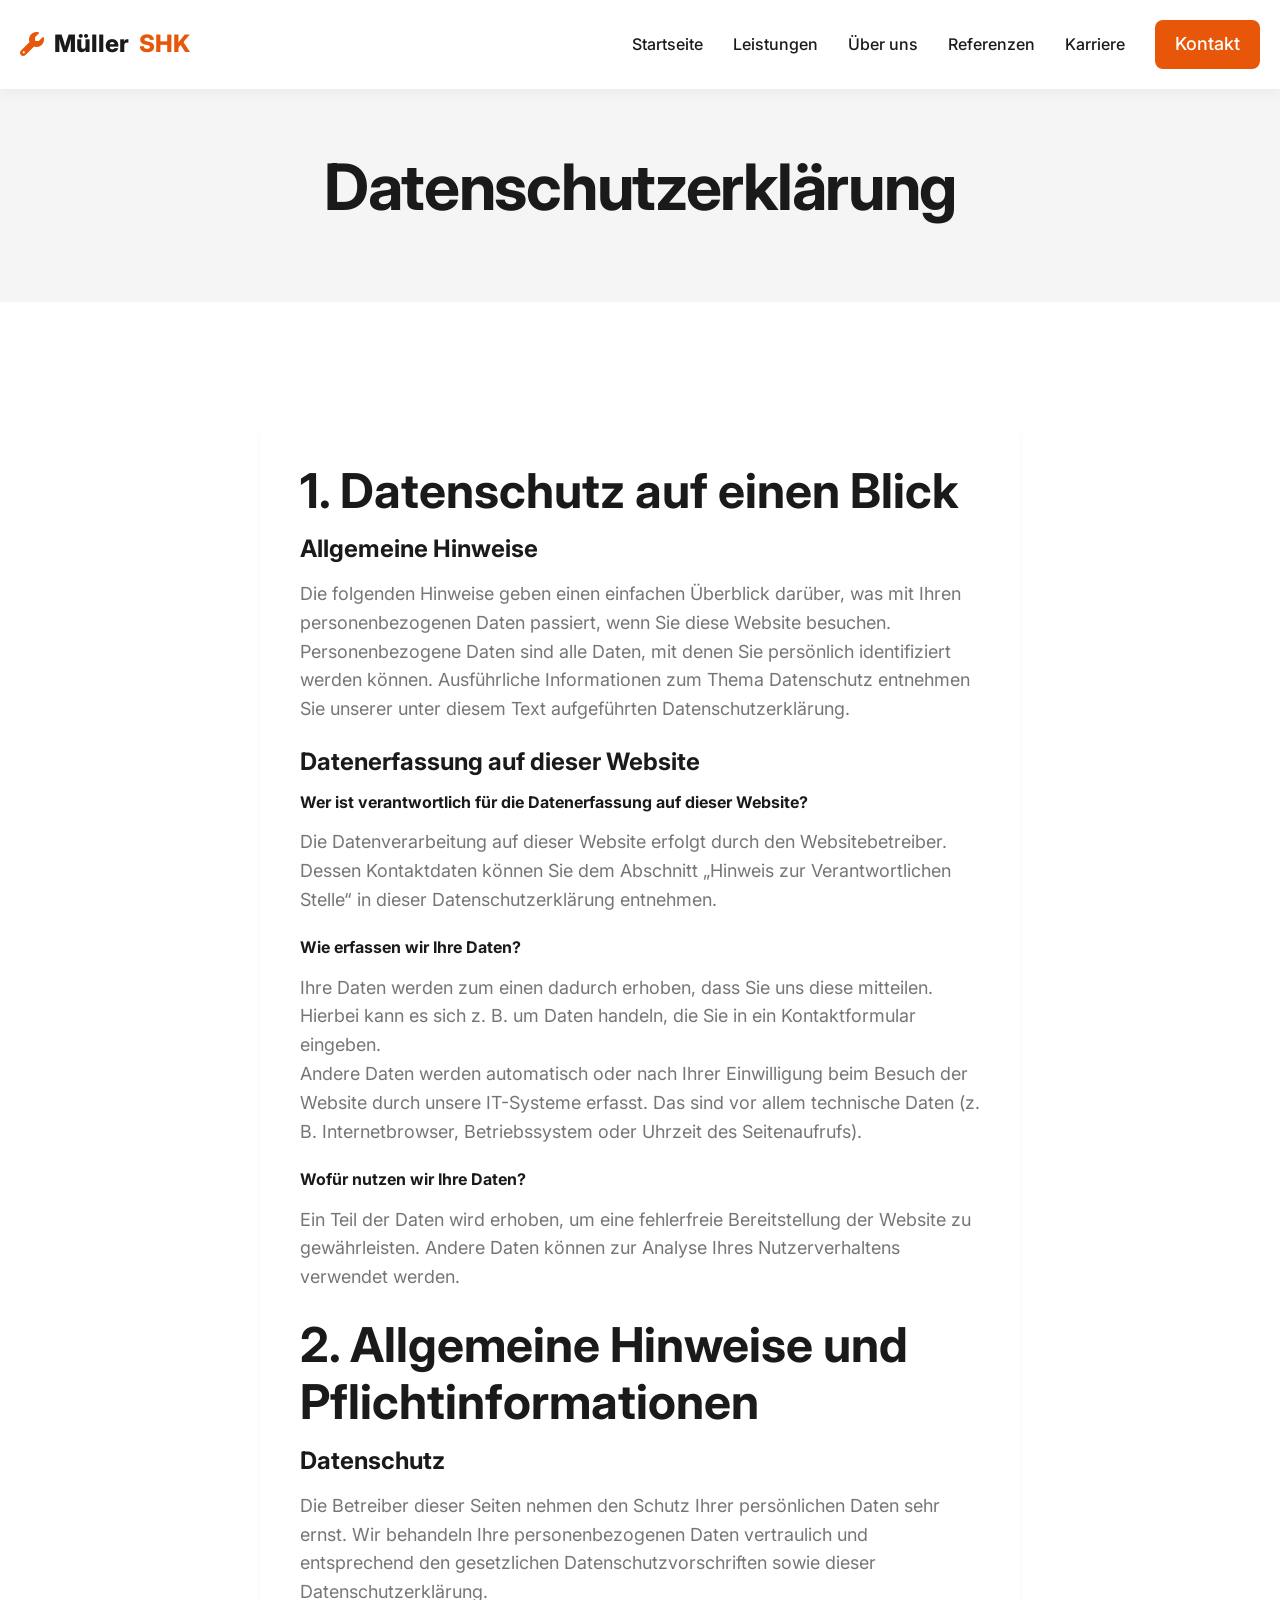
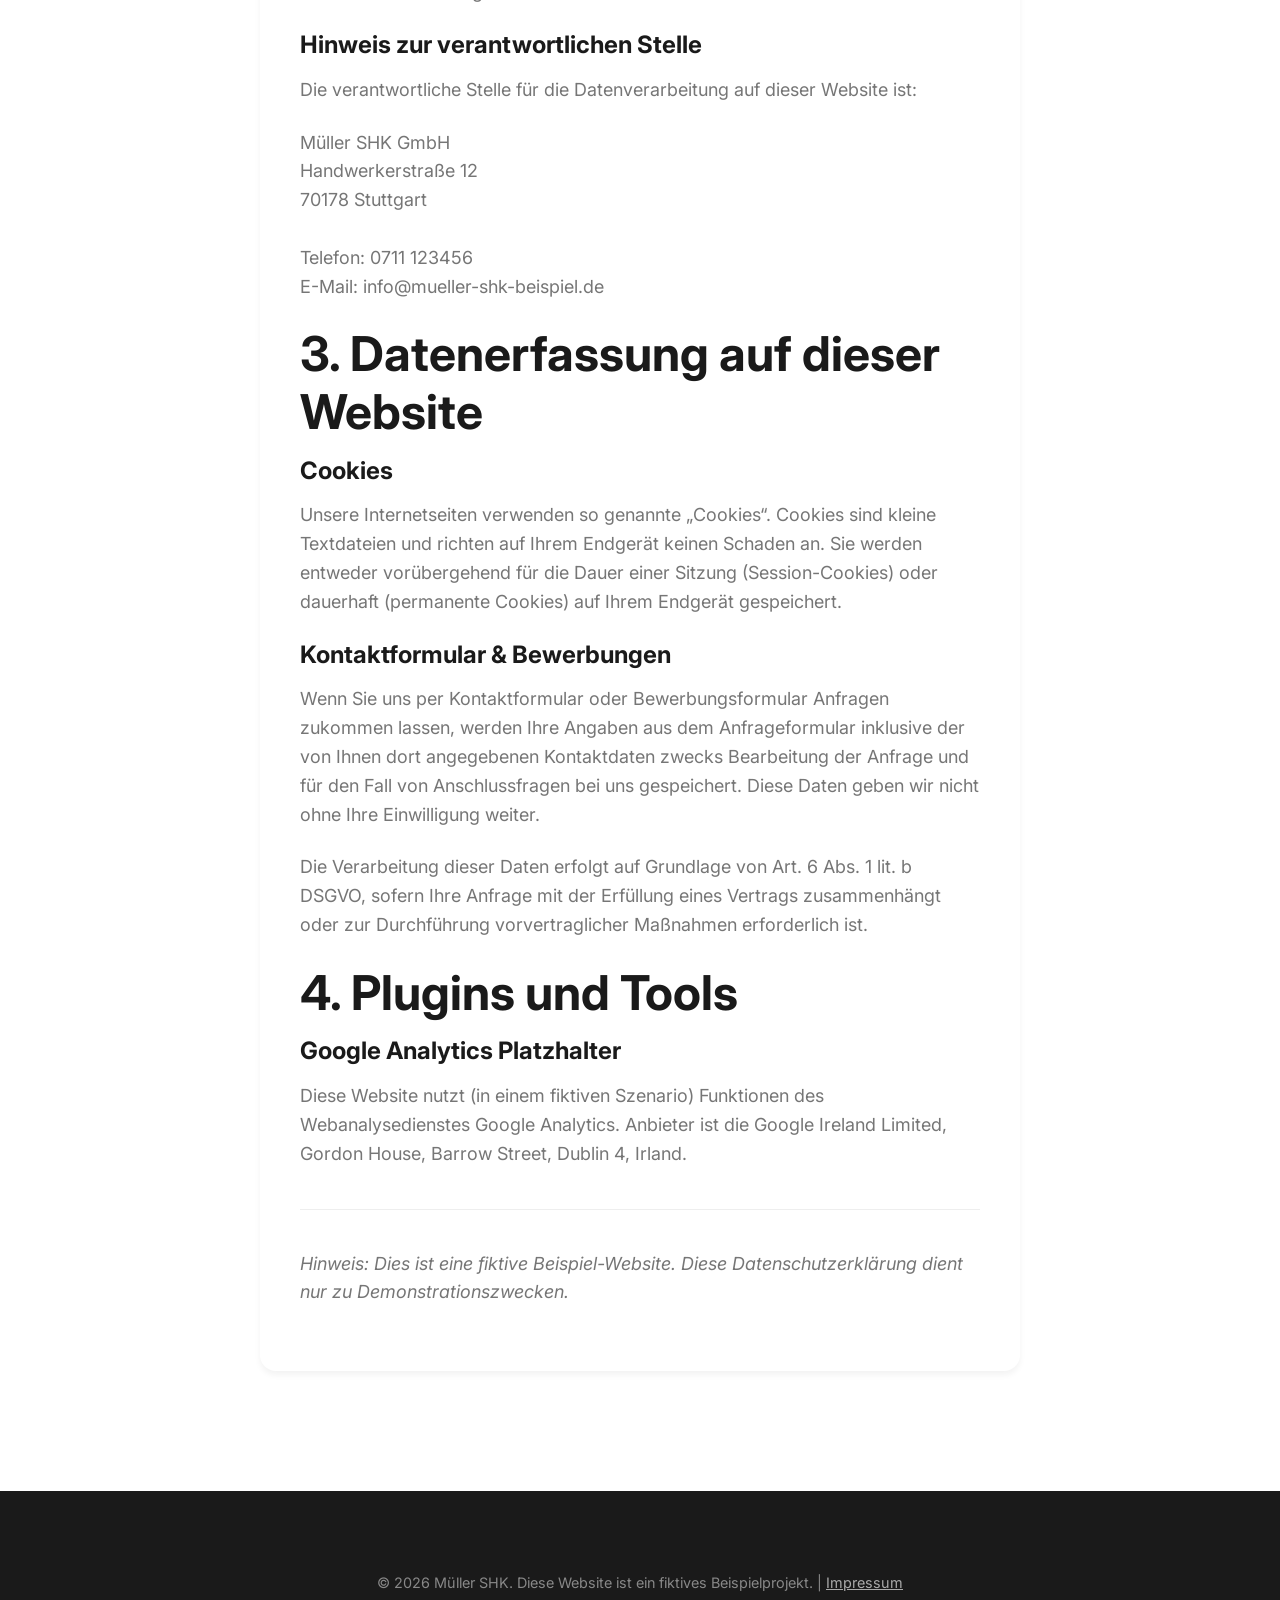
==== datenschutz.html @ 946992a7 "Müller SHK Website Dateien" ====
<!DOCTYPE html>
<html lang="de">
<head>
    <meta charset="UTF-8">
    <meta name="viewport" content="width=device-width, initial-scale=1.0">
    <title>Datenschutzerklärung | Müller SHK Stuttgart</title>
    
    <link rel="preconnect" href="https://fonts.googleapis.com">
    <link rel="preconnect" href="https://fonts.gstatic.com" crossorigin>
    <link href="https://fonts.googleapis.com/css2?family=Inter:wght@400;500;600;700;800&display=swap" rel="stylesheet">
    <link rel="stylesheet" href="https://cdnjs.cloudflare.com/ajax/libs/font-awesome/6.4.0/css/all.min.css">
    <link rel="stylesheet" href="css/style.css">
</head>
<body>

    <!-- Header Navigation -->
    <header class="header">
        <div class="container nav-container">
            <a href="index.html" class="logo">
                <i class="fa-solid fa-wrench" style="color: var(--color-primary);"></i> Müller<span>SHK</span>
            </a>
            
            <button class="mobile-menu-btn">
                <i class="fa-solid fa-bars"></i>
            </button>
            
            <nav class="nav-links">
                <a href="index.html">Startseite</a>
                <a href="leistungen.html">Leistungen</a>
                <a href="ueber-uns.html">Über uns</a>
                <a href="referenzen.html">Referenzen</a>
                <a href="karriere.html">Karriere</a>
                <a href="kontakt.html" class="btn btn-primary" style="color:white; padding: 10px 20px;">Kontakt</a>
            </nav>
        </div>
    </header>

    <section class="page-header" style="padding: 60px 0;">
        <div class="container">
            <h1>Datenschutzerklärung</h1>
        </div>
    </section>

    <section class="section-padding">
        <div class="container" style="max-width: 800px; margin: 0 auto;">
            <div style="background: white; padding: 40px; border-radius: var(--border-radius-lg); box-shadow: var(--shadow-sm);">
                
                <h2>1. Datenschutz auf einen Blick</h2>
                <h3>Allgemeine Hinweise</h3>
                <p>Die folgenden Hinweise geben einen einfachen Überblick darüber, was mit Ihren personenbezogenen Daten passiert, wenn Sie diese Website besuchen. Personenbezogene Daten sind alle Daten, mit denen Sie persönlich identifiziert werden können. Ausführliche Informationen zum Thema Datenschutz entnehmen Sie unserer unter diesem Text aufgeführten Datenschutzerklärung.</p>

                <h3>Datenerfassung auf dieser Website</h3>
                <h4>Wer ist verantwortlich für die Datenerfassung auf dieser Website?</h4>
                <p>Die Datenverarbeitung auf dieser Website erfolgt durch den Websitebetreiber. Dessen Kontaktdaten können Sie dem Abschnitt „Hinweis zur Verantwortlichen Stelle“ in dieser Datenschutzerklärung entnehmen.</p>

                <h4>Wie erfassen wir Ihre Daten?</h4>
                <p>Ihre Daten werden zum einen dadurch erhoben, dass Sie uns diese mitteilen. Hierbei kann es sich z. B. um Daten handeln, die Sie in ein Kontaktformular eingeben.<br>
                Andere Daten werden automatisch oder nach Ihrer Einwilligung beim Besuch der Website durch unsere IT-Systeme erfasst. Das sind vor allem technische Daten (z. B. Internetbrowser, Betriebssystem oder Uhrzeit des Seitenaufrufs).</p>

                <h4>Wofür nutzen wir Ihre Daten?</h4>
                <p>Ein Teil der Daten wird erhoben, um eine fehlerfreie Bereitstellung der Website zu gewährleisten. Andere Daten können zur Analyse Ihres Nutzerverhaltens verwendet werden.</p>

                <h2>2. Allgemeine Hinweise und Pflichtinformationen</h2>
                <h3>Datenschutz</h3>
                <p>Die Betreiber dieser Seiten nehmen den Schutz Ihrer persönlichen Daten sehr ernst. Wir behandeln Ihre personenbezogenen Daten vertraulich und entsprechend den gesetzlichen Datenschutzvorschriften sowie dieser Datenschutzerklärung.</p>

                <h3>Hinweis zur verantwortlichen Stelle</h3>
                <p>Die verantwortliche Stelle für die Datenverarbeitung auf dieser Website ist:</p>
                <p>
                    Müller SHK GmbH<br>
                    Handwerkerstraße 12<br>
                    70178 Stuttgart<br><br>
                    Telefon: 0711 123456<br>
                    E-Mail: info@mueller-shk-beispiel.de
                </p>

                <h2>3. Datenerfassung auf dieser Website</h2>
                <h3>Cookies</h3>
                <p>Unsere Internetseiten verwenden so genannte „Cookies“. Cookies sind kleine Textdateien und richten auf Ihrem Endgerät keinen Schaden an. Sie werden entweder vorübergehend für die Dauer einer Sitzung (Session-Cookies) oder dauerhaft (permanente Cookies) auf Ihrem Endgerät gespeichert.</p>

                <h3>Kontaktformular & Bewerbungen</h3>
                <p>Wenn Sie uns per Kontaktformular oder Bewerbungsformular Anfragen zukommen lassen, werden Ihre Angaben aus dem Anfrageformular inklusive der von Ihnen dort angegebenen Kontaktdaten zwecks Bearbeitung der Anfrage und für den Fall von Anschlussfragen bei uns gespeichert. Diese Daten geben wir nicht ohne Ihre Einwilligung weiter.</p>
                <p>Die Verarbeitung dieser Daten erfolgt auf Grundlage von Art. 6 Abs. 1 lit. b DSGVO, sofern Ihre Anfrage mit der Erfüllung eines Vertrags zusammenhängt oder zur Durchführung vorvertraglicher Maßnahmen erforderlich ist.</p>

                <h2>4. Plugins und Tools</h2>
                <h3>Google Analytics Platzhalter</h3>
                <p>Diese Website nutzt (in einem fiktiven Szenario) Funktionen des Webanalysedienstes Google Analytics. Anbieter ist die Google Ireland Limited, Gordon House, Barrow Street, Dublin 4, Irland.</p>

                <hr style="margin: 40px 0; border: none; border-top: 1px solid #eee;">

                <p><em>Hinweis: Dies ist eine fiktive Beispiel-Website. Diese Datenschutzerklärung dient nur zu Demonstrationszwecken.</em></p>
            </div>
        </div>
    </section>

    <!-- Footer -->
    <footer class="footer">
        <div class="container">
            <div class="footer-bottom" style="padding-top: 0; border-top: none;">
                &copy; 2026 Müller SHK. Diese Website ist ein fiktives Beispielprojekt. | <a href="impressum.html" style="color: #aaa; text-decoration: underline;">Impressum</a>
            </div>
        </div>
    </footer>

    <!-- Scripts -->
    <script src="js/script.js"></script>
</body>
</html>
---- css/style.css ----
:root {
  --color-primary: #E8560A;
  --color-primary-dark: #C64808;
  --color-primary-light: #FFEDE5;
  --color-dark: #1A1A1A;
  --color-dark-gray: #2A2A2A;
  --color-gray: #767676;
  --color-light-gray: #F5F5F5;
  --color-white: #FFFFFF;
  --color-success: #28a745;
  --color-error: #dc3545;
  
  --font-family: 'Inter', sans-serif;
  
  --border-radius: 8px;
  --border-radius-lg: 16px;
  --shadow-sm: 0 4px 6px rgba(0, 0, 0, 0.05);
  --shadow-md: 0 10px 20px rgba(0, 0, 0, 0.08);
  --shadow-lg: 0 20px 40px rgba(0, 0, 0, 0.12);
  --transition: all 0.3s ease;
}

/* Reset & Base */
* {
  margin: 0;
  padding: 0;
  box-sizing: border-box;
}

html {
  scroll-behavior: smooth;
}

body {
  font-family: var(--font-family);
  color: var(--color-dark);
  line-height: 1.6;
  background-color: var(--color-white);
  overflow-x: hidden;
}

a {
  text-decoration: none;
  color: inherit;
}

ul {
  list-style: none;
}

img {
  max-width: 100%;
  height: auto;
  display: block;
}

/* Typography */
h1, h2, h3, h4, h5, h6 {
  font-weight: 700;
  line-height: 1.2;
  margin-bottom: 1rem;
}

h1 {
  font-size: clamp(2.5rem, 5vw, 4rem);
  letter-spacing: -0.02em;
}

h2 {
  font-size: clamp(2rem, 4vw, 3rem);
}

h3 {
  font-size: 1.5rem;
}

p {
  margin-bottom: 1.5rem;
  font-size: 1.125rem;
  color: var(--color-gray);
}

/* Utilities */
.container {
  width: 100%;
  max-width: 1280px;
  margin: 0 auto;
  padding: 0 20px;
}

.text-center { text-align: center; }
.text-primary { color: var(--color-primary); }
.bg-light { background-color: var(--color-light-gray); }
.bg-dark { background-color: var(--color-dark); color: var(--color-white); }
.bg-dark p { color: #cccccc; }

.section-padding { padding: 80px 0; }
@media (min-width: 768px) {
  .section-padding { padding: 120px 0; }
}

.section-header {
  text-align: center;
  max-width: 700px;
  margin: 0 auto 50px;
}

.grid {
  display: grid;
  gap: 30px;
}
.grid-2 { grid-template-columns: repeat(auto-fit, minmax(300px, 1fr)); }
.grid-3 { grid-template-columns: repeat(auto-fit, minmax(300px, 1fr)); }
@media (min-width: 992px) {
  .grid-3 { grid-template-columns: repeat(3, 1fr); }
}

/* Buttons */
.btn {
  display: inline-block;
  padding: 16px 32px;
  border-radius: var(--border-radius);
  font-weight: 600;
  font-size: 1.125rem;
  cursor: pointer;
  transition: var(--transition);
  text-align: center;
  border: none;
}

.btn-primary {
  background-color: var(--color-primary);
  color: var(--color-white);
}

.btn-primary:hover {
  background-color: var(--color-primary-dark);
  transform: translateY(-2px);
  box-shadow: 0 10px 20px rgba(232, 86, 10, 0.2);
}

.btn-outline {
  border: 2px solid var(--color-primary);
  color: var(--color-primary);
  background: transparent;
}

.btn-outline:hover {
  background-color: var(--color-primary);
  color: var(--color-white);
}

.btn-block {
  display: block;
  width: 100%;
}

/* Notdienst Banner */
.emergency-banner {
  background-color: #d11a2a;
  color: white;
  text-align: center;
  padding: 12px 20px;
  font-weight: 600;
  font-size: 1rem;
  position: relative;
  z-index: 1000;
  animation: pulse-bg 2s infinite;
}

@keyframes pulse-bg {
  0% { background-color: #d11a2a; }
  50% { background-color: #ff2a3a; }
  100% { background-color: #d11a2a; }
}

/* Navigation */
.header {
  position: sticky;
  top: 0;
  background-color: rgba(255, 255, 255, 0.95);
  backdrop-filter: blur(10px);
  box-shadow: 0 2px 15px rgba(0,0,0,0.05);
  z-index: 999;
  padding: 20px 0;
  transition: var(--transition);
}

.header.scrolled {
  padding: 15px 0;
}

.nav-container {
  display: flex;
  justify-content: space-between;
  align-items: center;
}

.logo {
  font-size: 1.5rem;
  font-weight: 800;
  color: var(--color-dark);
  display: flex;
  align-items: center;
  gap: 10px;
}

.logo span {
  color: var(--color-primary);
}

.nav-links {
  display: flex;
  gap: 30px;
  align-items: center;
}

.nav-links a {
  font-weight: 500;
  color: var(--color-dark);
  position: relative;
  transition: var(--transition);
}

.nav-links a:hover, .nav-links a.active {
  color: var(--color-primary);
}

.nav-links a::after {
  content: '';
  position: absolute;
  bottom: -5px;
  left: 0;
  width: 0;
  height: 2px;
  background-color: var(--color-primary);
  transition: var(--transition);
}

.nav-links a:hover::after, .nav-links a.active::after {
  width: 100%;
}

.mobile-menu-btn {
  display: none;
  background: none;
  border: none;
  font-size: 24px;
  color: var(--color-dark);
  cursor: pointer;
}

@media (max-width: 991px) {
  .nav-links {
    position: absolute;
    top: 100%;
    left: 0;
    width: 100%;
    background-color: var(--color-white);
    flex-direction: column;
    padding: 30px 20px;
    box-shadow: 0 10px 20px rgba(0,0,0,0.1);
    transform: translateY(-20px);
    opacity: 0;
    visibility: hidden;
    transition: var(--transition);
  }
  
  .nav-links.active {
    transform: translateY(0);
    opacity: 1;
    visibility: visible;
  }
  
  .mobile-menu-btn {
    display: block;
  }
}

/* Hero Section */
.hero {
  position: relative;
  padding: 100px 0 140px;
  background: linear-gradient(rgba(26, 26, 26, 0.8), rgba(26, 26, 26, 0.8)), url('https://images.unsplash.com/photo-1581094794329-c8112a89af12?q=80&w=2070&auto=format&fit=crop') center/cover;
  color: var(--color-white);
  text-align: center;
}

.hero p {
  color: var(--color-light-gray);
  font-size: 1.25rem;
  max-width: 600px;
  margin: 0 auto 40px;
}

.trust-badges-hero {
  display: flex;
  justify-content: center;
  gap: 30px;
  margin-top: 50px;
  flex-wrap: wrap;
}

.trust-badge {
  display: flex;
  align-items: center;
  gap: 10px;
  background: rgba(255,255,255,0.1);
  padding: 10px 20px;
  border-radius: 50px;
  backdrop-filter: blur(5px);
  font-weight: 500;
}

/* Cards & Services */
.card {
  background: var(--color-white);
  border-radius: var(--border-radius-lg);
  padding: 40px 30px;
  box-shadow: var(--shadow-sm);
  transition: var(--transition);
  border: 1px solid rgba(0,0,0,0.05);
  height: 100%;
  display: flex;
  flex-direction: column;
}

.card:hover {
  transform: translateY(-10px);
  box-shadow: var(--shadow-md);
  border-color: rgba(232, 86, 10, 0.2);
}

.card-icon {
  width: 64px;
  height: 64px;
  background-color: var(--color-primary-light);
  color: var(--color-primary);
  border-radius: 16px;
  display: flex;
  align-items: center;
  justify-content: center;
  font-size: 32px;
  margin-bottom: 24px;
}

.card-title {
  font-size: 1.25rem;
  margin-bottom: 15px;
}

.card-text {
  flex-grow: 1;
}

.card-image-wrap {
  margin: -40px -30px 30px;
  overflow: hidden;
  border-radius: var(--border-radius-lg) var(--border-radius-lg) 0 0;
}

.card-image {
  width: 100%;
  height: 200px;
  object-fit: cover;
  transition: transform 0.5s ease;
}

.card:hover .card-image {
  transform: scale(1.05);
}

/* Testimonials */
.testimonial-card {
  background: var(--color-white);
  padding: 30px;
  border-radius: var(--border-radius-lg);
  box-shadow: var(--shadow-sm);
  border-top: 4px solid var(--color-primary);
}

.stars {
  color: #FFD700;
  font-size: 1.2rem;
  margin-bottom: 15px;
}

.rating-badge {
  display: inline-flex;
  align-items: center;
  gap: 10px;
  background: var(--color-light-gray);
  color: var(--color-dark);
  padding: 15px 30px;
  border-radius: 50px;
  font-size: 1.2rem;
  font-weight: 700;
  margin-bottom: 40px;
}

/* Forms */
.form-group {
  margin-bottom: 20px;
}

.form-label {
  display: block;
  font-weight: 600;
  margin-bottom: 8px;
}

.form-control {
  width: 100%;
  padding: 15px;
  border: 1px solid #ddd;
  border-radius: var(--border-radius);
  font-family: var(--font-family);
  font-size: 1rem;
  transition: var(--transition);
}

.form-control:focus {
  outline: none;
  border-color: var(--color-primary);
  box-shadow: 0 0 0 3px rgba(232, 86, 10, 0.1);
}

textarea.form-control {
  min-height: 150px;
  resize: vertical;
}

.checkbox-wrap {
  display: flex;
  gap: 10px;
  align-items: flex-start;
  margin-bottom: 20px;
}

.checkbox-wrap input {
  margin-top: 5px;
}

/* Multi-step Form */
.multi-step-form {
  background: var(--color-white);
  padding: 40px;
  border-radius: var(--border-radius-lg);
  box-shadow: var(--shadow-lg);
}

.form-step {
  display: none;
  animation: fadeIn 0.5s;
}

.form-step.active {
  display: block;
}

@keyframes fadeIn {
  from { opacity: 0; transform: translateY(10px); }
  to { opacity: 1; transform: translateY(0); }
}

.progress-bar {
  display: flex;
  justify-content: space-between;
  margin-bottom: 40px;
  position: relative;
}

.progress-bar::before {
  content: '';
  position: absolute;
  top: 50%;
  left: 0;
  transform: translateY(-50%);
  width: 100%;
  height: 4px;
  background-color: var(--color-light-gray);
  z-index: 1;
}

.progress-line {
  position: absolute;
  top: 50%;
  left: 0;
  transform: translateY(-50%);
  width: 0%;
  height: 4px;
  background-color: var(--color-primary);
  z-index: 2;
  transition: width 0.3s ease;
}

.step-indicator {
  width: 40px;
  height: 40px;
  border-radius: 50%;
  background-color: var(--color-light-gray);
  color: var(--color-gray);
  display: flex;
  align-items: center;
  justify-content: center;
  font-weight: 700;
  position: relative;
  z-index: 3;
  transition: var(--transition);
}

.step-indicator.active {
  background-color: var(--color-primary);
  color: var(--color-white);
  box-shadow: 0 0 0 5px rgba(232, 86, 10, 0.2);
}

.step-indicator.completed {
  background-color: var(--color-primary);
  color: var(--color-white);
}

.service-selection-grid {
  display: grid;
  grid-template-columns: repeat(auto-fit, minmax(180px, 1fr));
  gap: 20px;
  margin-bottom: 30px;
}

.service-option {
  border: 2px solid #ddd;
  border-radius: var(--border-radius);
  padding: 20px;
  text-align: center;
  cursor: pointer;
  transition: var(--transition);
}

.service-option:hover {
  border-color: var(--color-primary-light);
  background-color: var(--color-primary-light);
}

.service-option.selected {
  border-color: var(--color-primary);
  background-color: var(--color-primary-light);
  color: var(--color-primary);
}

.service-option i {
  font-size: 2rem;
  margin-bottom: 10px;
  color: var(--color-primary);
}

.form-actions {
  display: flex;
  justify-content: space-between;
  margin-top: 30px;
}

/* Footer */
.footer {
  background-color: var(--color-dark);
  color: var(--color-white);
  padding: 80px 0 30px;
}

.footer-grid {
  display: grid;
  grid-template-columns: repeat(auto-fit, minmax(250px, 1fr));
  gap: 40px;
  margin-bottom: 50px;
}

.footer h4 {
  font-size: 1.2rem;
  margin-bottom: 20px;
  color: var(--color-white);
}

.footer-links li {
  margin-bottom: 10px;
}

.footer-links a {
  color: #aaa;
  transition: var(--transition);
}

.footer-links a:hover {
  color: var(--color-primary);
}

.footer-bottom {
  text-align: center;
  padding-top: 30px;
  border-top: 1px solid rgba(255,255,255,0.1);
  color: #888;
  font-size: 0.9rem;
}

/* WhatsApp & Cookies */
.whatsapp-btn {
  position: fixed;
  bottom: 30px;
  right: 30px;
  background-color: #25D366; /* Standard WhatsApp Green, but prompt said orange. I'll change to orange below */
  color: white;
  width: 60px;
  height: 60px;
  border-radius: 50%;
  display: flex;
  align-items: center;
  justify-content: center;
  font-size: 30px;
  box-shadow: var(--shadow-lg);
  z-index: 1000;
  transition: transform 0.3s cubic-bezier(0.175, 0.885, 0.32, 1.275);
}

.whatsapp-btn.orange {
  background-color: var(--color-primary);
}

.whatsapp-btn:hover {
  transform: scale(1.1);
}

.cookie-banner {
  position: fixed;
  bottom: 20px;
  left: 20px;
  right: 20px;
  background: var(--color-white);
  padding: 20px;
  border-radius: var(--border-radius);
  box-shadow: var(--shadow-lg);
  display: flex;
  flex-direction: column;
  gap: 15px;
  z-index: 1001;
  border: 1px solid #ddd;
  transform: translateY(150%);
  transition: transform 0.5s cubic-bezier(0.175, 0.885, 0.32, 1.275);
}

.cookie-banner.show {
  transform: translateY(0);
}

@media (min-width: 768px) {
  .cookie-banner {
    flex-direction: row;
    align-items: center;
    justify-content: space-between;
    left: 50%;
    transform: translate(-50%, 150%);
    max-width: 800px;
  }
  .cookie-banner.show {
    transform: translate(-50%, 0);
  }
}

/* Animations */
.animate-on-scroll {
  opacity: 0;
  transform: translateY(30px);
  transition: opacity 0.8s ease, transform 0.8s ease;
}

.animate-on-scroll.is-visible {
  opacity: 1;
  transform: translateY(0);
}

/* Map */
.map-container {
  height: 400px;
  background-color: #e5e3df;
  border-radius: var(--border-radius-lg);
  overflow: hidden;
  display: flex;
  align-items: center;
  justify-content: center;
  color: var(--color-gray);
  font-size: 1.2rem;
}

/* Stats */
.stat-box {
  text-align: center;
  padding: 30px;
}

.stat-number {
  font-size: 3rem;
  font-weight: 800;
  color: var(--color-primary);
  margin-bottom: 10px;
}

.stat-text {
  font-size: 1.1rem;
  font-weight: 600;
  color: var(--color-dark);
}

/* Page Header */
.page-header {
  padding: 80px 0;
  background-color: var(--color-light-gray);
  text-align: center;
}

/* Team Styles */
.team-member-img-wrap {
  height: 350px;
  overflow: hidden;
  position: relative;
}

.team-member-img {
  width: 100%;
  height: 100%;
  object-fit: cover;
  object-position: center;
  transition: transform 0.5s ease;
}

.card:hover .team-member-img {
  transform: scale(1.05);
}

/* Brands Section */
.brands-section {
  padding: 60px 0;
  background-color: var(--color-white);
  border-top: 1px solid rgba(0,0,0,0.05);
}
.brands-grid {
  display: flex;
  flex-wrap: wrap;
  justify-content: center;
  align-items: center;
  gap: 40px;
}
.brand-item {
  font-size: 1.5rem;
  font-weight: 800;
  color: var(--color-gray);
  text-transform: uppercase;
  letter-spacing: 1px;
  opacity: 0.6;
  transition: var(--transition);
}
.brand-item:hover {
  opacity: 1;
  color: var(--color-dark);
  transform: scale(1.05);
}
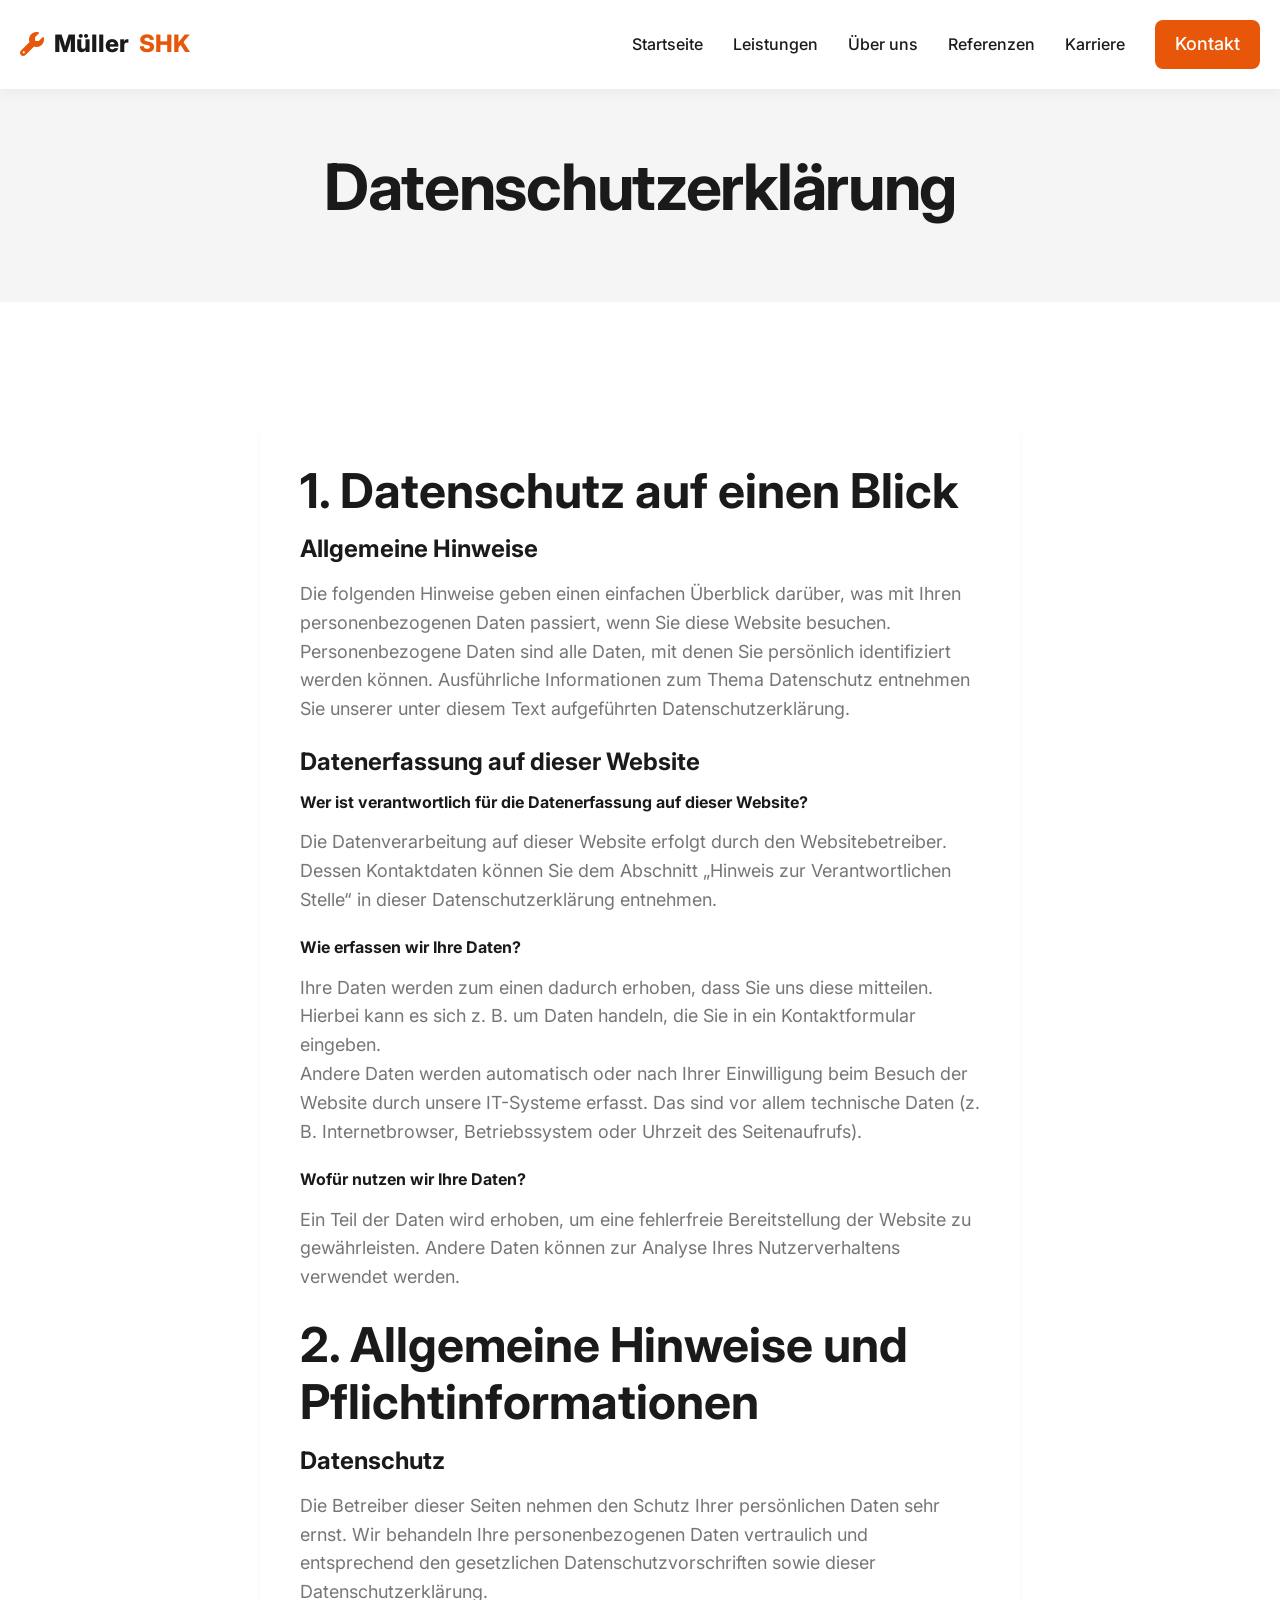
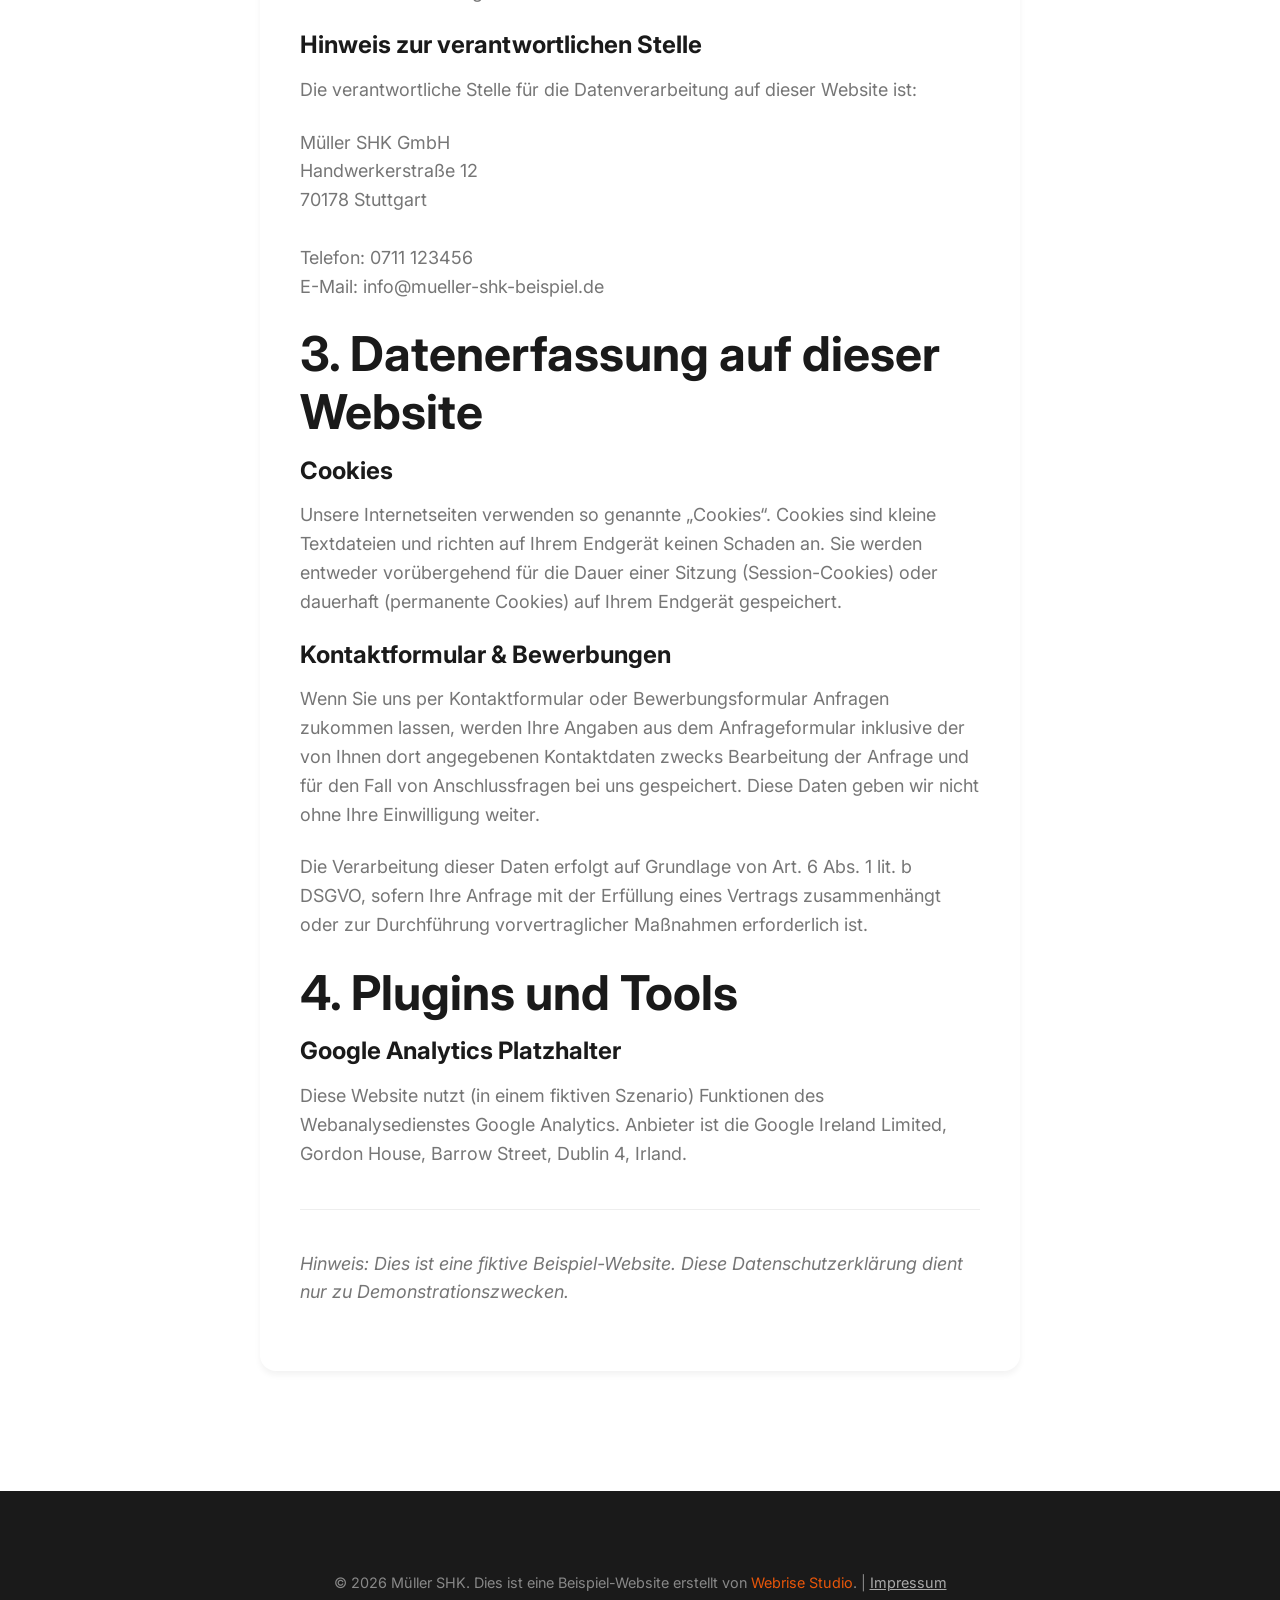
==== commit d9431fe4: "Feat: Personalisierter Banner, Dual CTAs, Brand Badges, Vorher/Nachher + SEO - Personalisierter Demo" ====
--- a/datenschutz.html
+++ b/datenschutz.html
@@ -10,8 +10,25 @@
     <link href="https://fonts.googleapis.com/css2?family=Inter:wght@400;500;600;700;800&display=swap" rel="stylesheet">
     <link rel="stylesheet" href="https://cdnjs.cloudflare.com/ajax/libs/font-awesome/6.4.0/css/all.min.css">
     <link rel="stylesheet" href="css/style.css">
+  <!-- Open Graph -->
+  <meta property="og:type" content="website">
+  <meta property="og:url" content="https://webrisestudiode.github.io/mueller-shk/datenschutz.html">
+  <meta property="og:title" content="Datenschutzerklärung | Müller SHK Stuttgart">
+  <meta property="og:description" content="Datenschutzerklärung von Müller SHK Stuttgart.">
+  <meta property="og:image" content="https://webrisestudiode.github.io/mueller-shk/Bilder%20Mitarbeiter/team1.webp">
+  <meta name="twitter:card" content="summary_large_image">
 </head>
 <body>
+
+<!-- Personalisierter Demo-Banner -->
+<div id="personalized-banner" style="display:none; background:linear-gradient(90deg,#C64808,#E8560A); color:white; text-align:center; padding:10px 20px; font-size:0.9rem; font-weight:600; letter-spacing:0.01em; position:relative; z-index:9999;">
+  <i class="fa-solid fa-eye" style="margin-right:8px;"></i>
+  Guten Tag Herr/Frau <span id="banner-name" style="font-weight:800;"></span> – so könnte die Website von <strong id="banner-firma"></strong> aussehen &nbsp;·&nbsp;
+  <a href="https://webrisestudio.de/kontakt.html" target="_blank" style="color:rgba(255,255,255,0.9);text-decoration:underline;font-weight:700;">Website anfragen →</a>
+</div>
+<script>
+(function(){var p=new URLSearchParams(window.location.search),f=p.get('firma'),n=p.get('name');if(f&&n){var b=document.getElementById('personalized-banner');if(b){document.getElementById('banner-firma').textContent=f;document.getElementById('banner-name').textContent=n;b.style.display='block';}}})();
+</script>
 
     <!-- Header Navigation -->
     <header class="header">
@@ -97,7 +114,7 @@
     <footer class="footer">
         <div class="container">
             <div class="footer-bottom" style="padding-top: 0; border-top: none;">
-                &copy; 2026 Müller SHK. Diese Website ist ein fiktives Beispielprojekt. | <a href="impressum.html" style="color: #aaa; text-decoration: underline;">Impressum</a>
+                &copy; 2026 Müller SHK. Dies ist eine Beispiel-Website erstellt von <a href="https://webrisestudio.de" target="_blank" style="color:var(--color-primary);">Webrise Studio</a>. | <a href="impressum.html" style="color: #aaa; text-decoration: underline;">Impressum</a>
             </div>
         </div>
     </footer>
--- a/css/style.css
+++ b/css/style.css
@@ -760,3 +760,78 @@
   color: var(--color-dark);
   transform: scale(1.05);
 }
+/* Mobile Fixes */
+@media (max-width: 768px) {
+  .section-padding {
+    padding: 60px 0;
+  }
+
+  h1 {
+    font-size: 2.2rem;
+  }
+
+  h2 {
+    font-size: 1.8rem;
+  }
+
+  .grid-2, .grid-3 {
+    grid-template-columns: 1fr !important;
+  }
+
+  .card {
+    flex-direction: column !important;
+    padding: 0 !important;
+    overflow: visible !important;
+  }
+
+  .card > div {
+    width: 100% !important;
+    min-width: 100% !important;
+    padding: 30px 25px !important;
+  }
+
+  .card .card-title,
+  .card .card-text {
+    padding: 0 25px !important;
+    margin-bottom: 15px !important;
+  }
+
+  .card .btn {
+    margin: 10px 25px 30px !important;
+    padding: 14px 20px !important;
+    display: block !important;
+    width: auto !important; /* Let margins define width */
+    text-align: center !important;
+  }
+
+  .card > div:first-child,
+  .team-member-img-wrap {
+    padding: 0 !important;
+    height: auto !important;
+  }
+
+  .card img, 
+  .grid img,
+  .team-member-img {
+    width: 100% !important;
+    height: 250px !important;
+    object-fit: cover !important;
+    border-radius: 0 !important;
+  }
+
+  /* Task 3: Advantages with checkmarks alignment */
+  ul li {
+    display: flex !important;
+    align-items: flex-start !important;
+    text-align: left !important;
+  }
+
+  ul li i {
+    margin-top: 6px !important;
+    flex-shrink: 0 !important;
+  }
+
+  .service-selection-grid {
+    grid-template-columns: 1fr !important;
+  }
+}
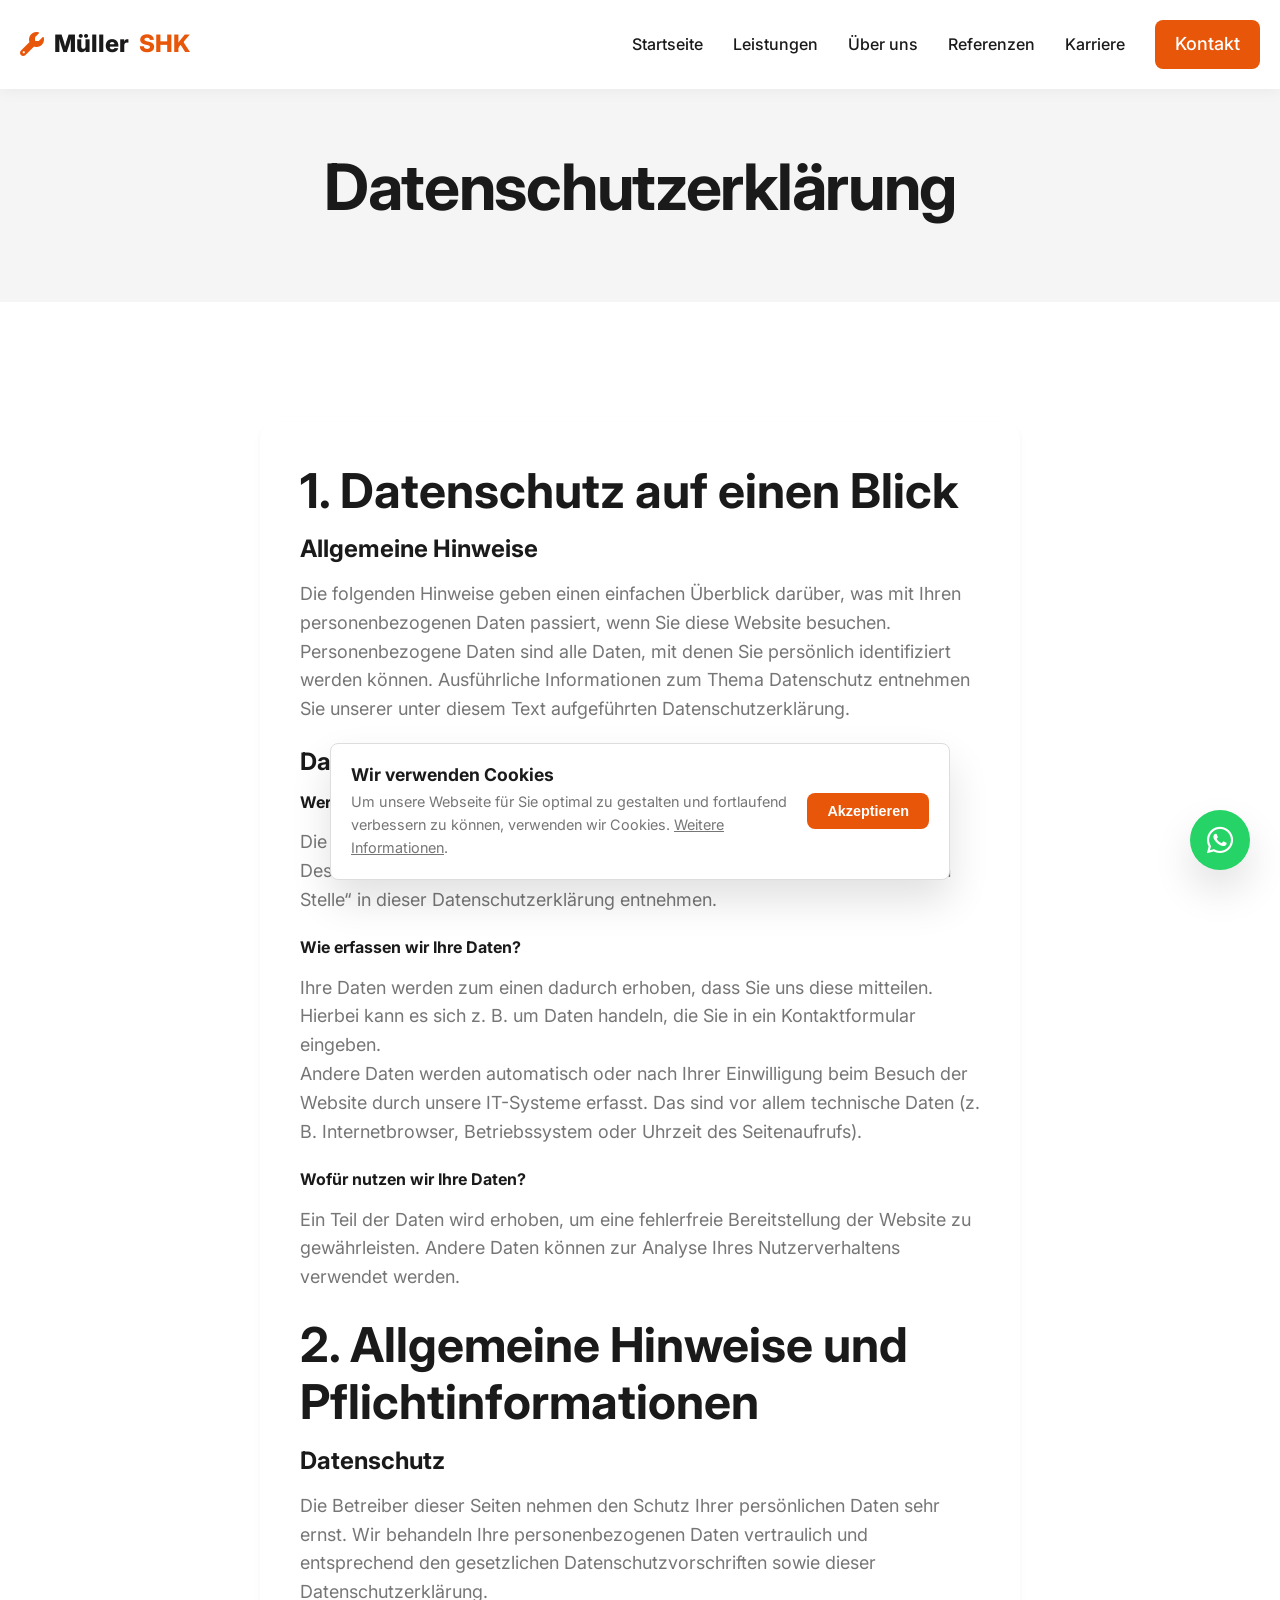
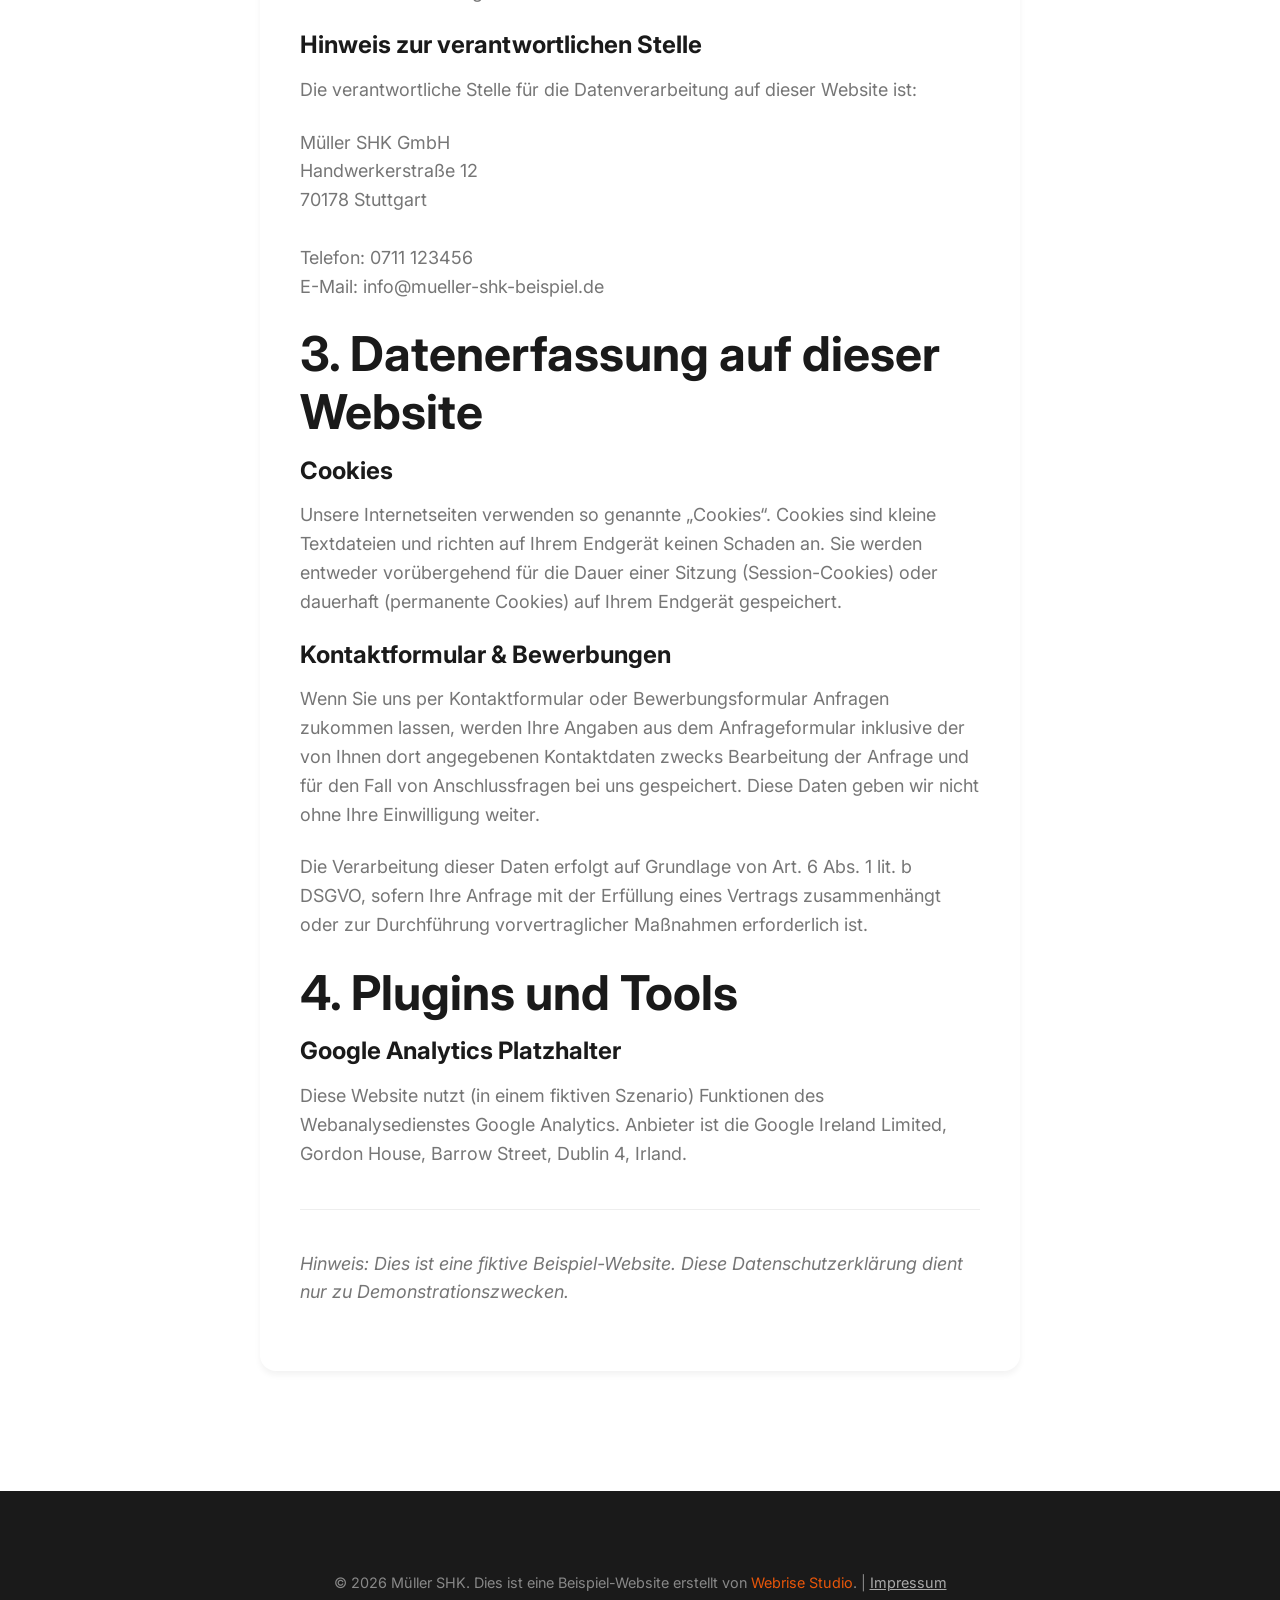
==== commit 17d9aea3: "Favicon v3, Stadt-Personalisierung, Banner-Text fix, WhatsApp+Cookie auf Impressum/Datenschutz" ====
--- a/datenschutz.html
+++ b/datenschutz.html
@@ -119,6 +119,22 @@
         </div>
     </footer>
 
+    <!-- WhatsApp Button -->
+    <a href="https://wa.me/49123456789?text=Hallo%20M%C3%BCller%20SHK,%20ich%20h%C3%A4tte%20eine%20Anfrage..." target="_blank" class="whatsapp-btn" aria-label="WhatsApp Kontakt">
+        <i class="fa-brands fa-whatsapp"></i>
+    </a>
+
+    <!-- Cookie Banner -->
+    <div id="cookie-banner" class="cookie-banner">
+        <div>
+            <h4 style="margin-bottom: 5px; font-size: 1.1rem;">Wir verwenden Cookies</h4>
+            <p style="font-size: 0.9rem; margin-bottom: 0;">Um unsere Webseite für Sie optimal zu gestalten und fortlaufend verbessern zu können, verwenden wir Cookies. <a href="datenschutz.html" style="text-decoration: underline;">Weitere Informationen</a>.</p>
+        </div>
+        <div>
+            <button id="accept-cookies" class="btn btn-primary" style="padding: 10px 20px; font-size: 0.9rem;">Akzeptieren</button>
+        </div>
+    </div>
+
     <!-- Scripts -->
     <script src="js/script.js"></script>
 </body>
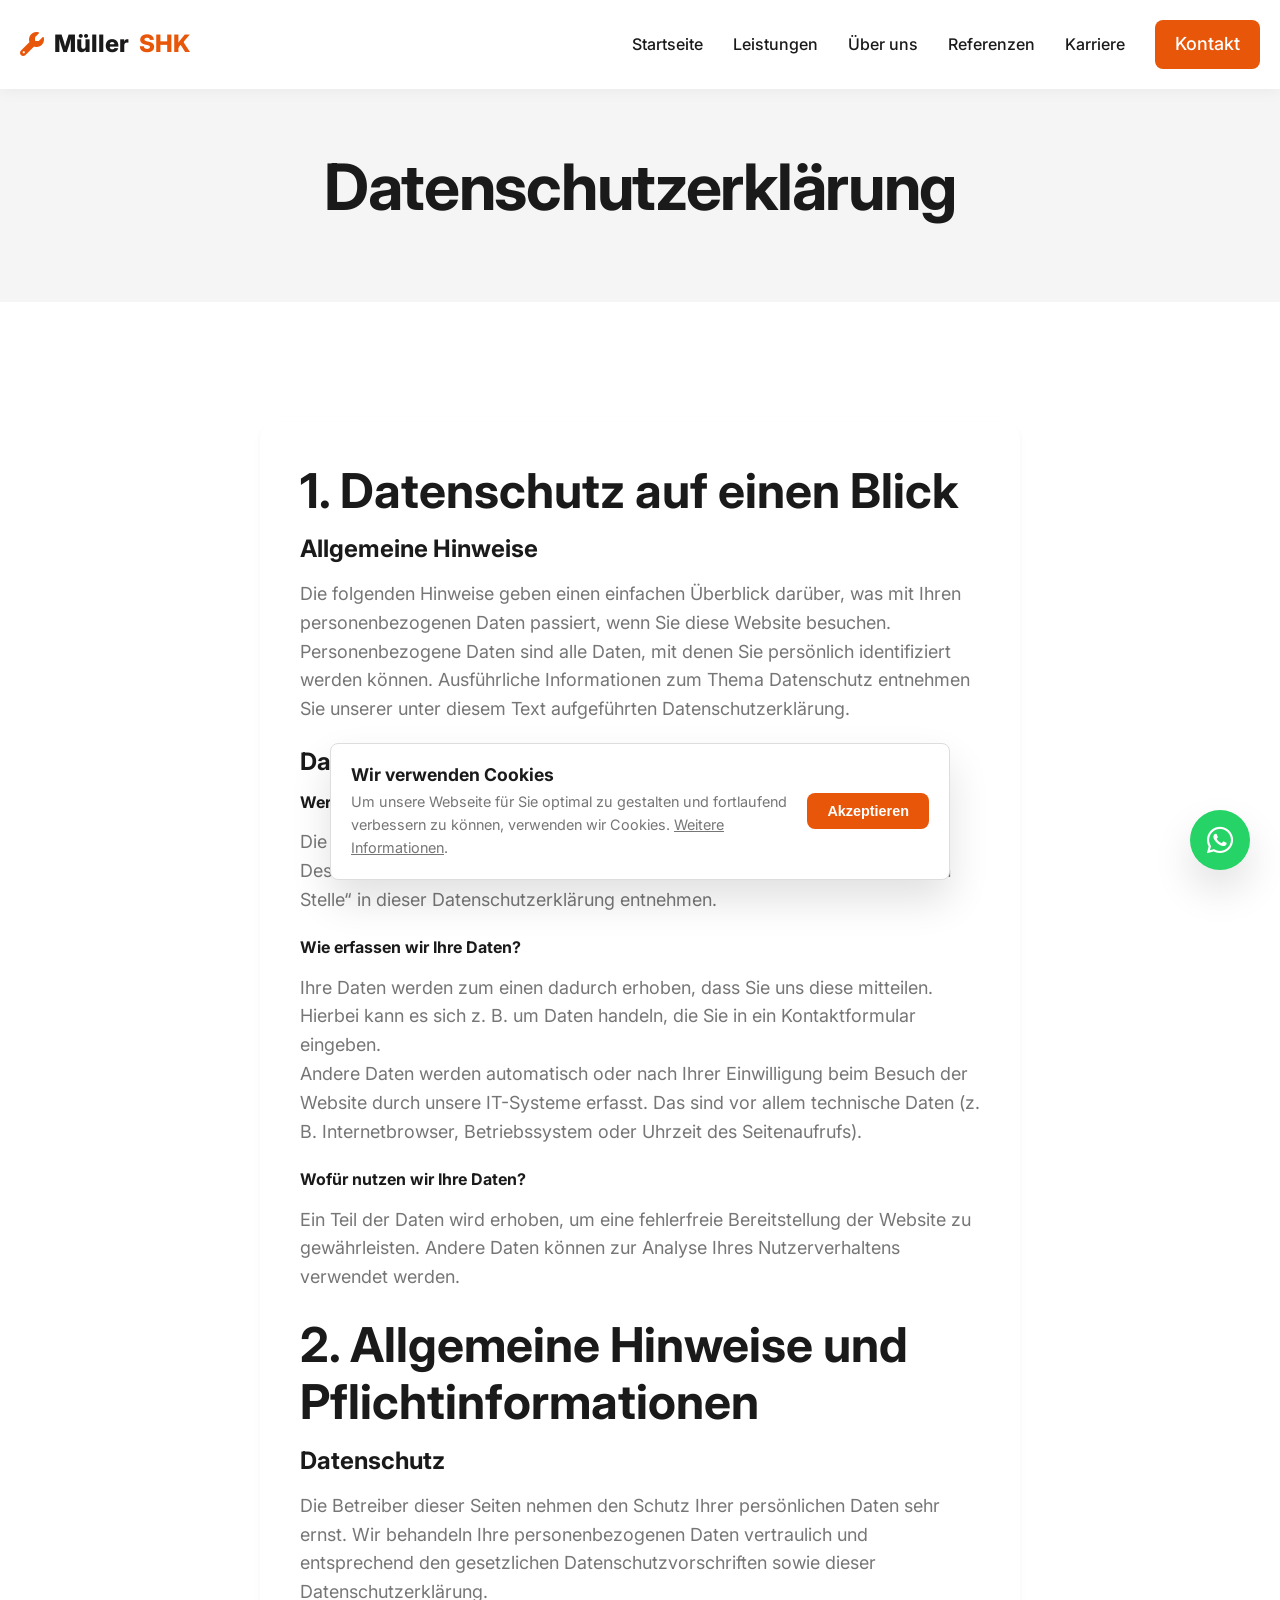
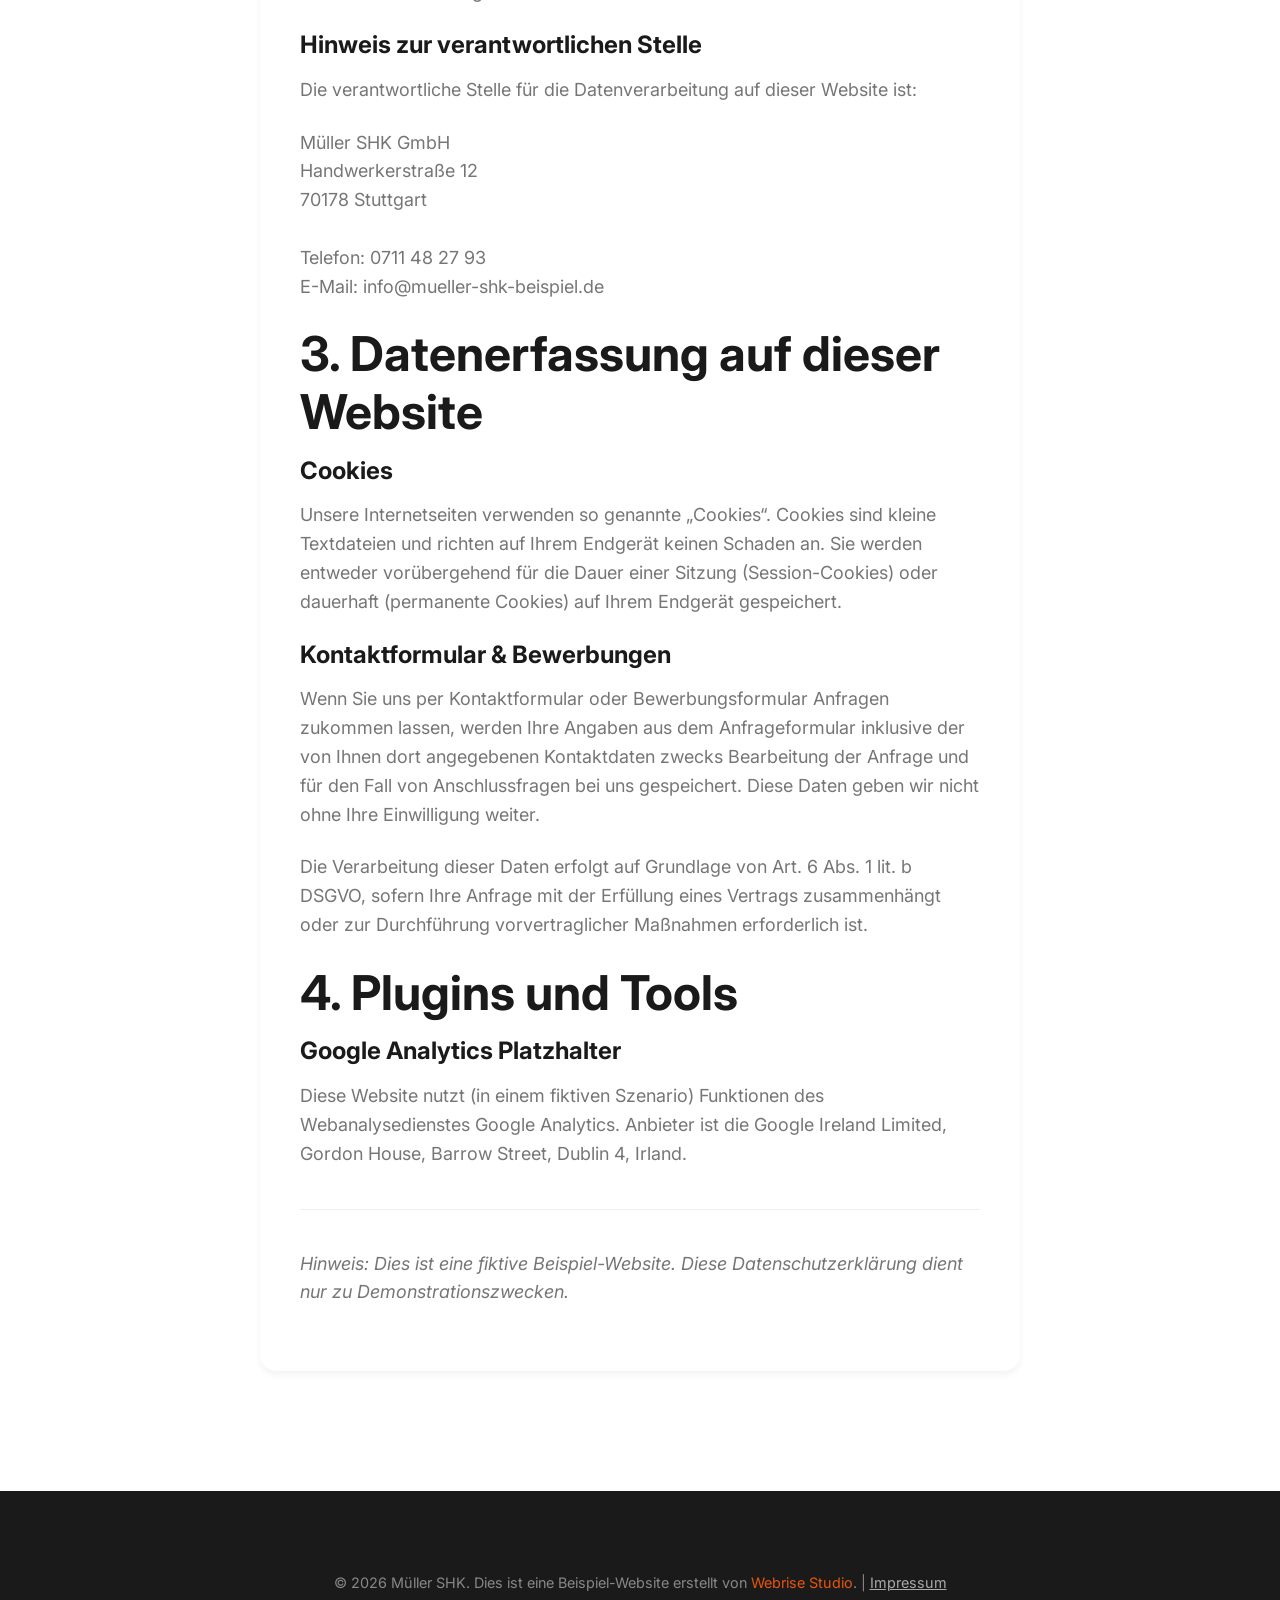
==== commit 999ebff5: "Demo-Personalisierung: Firma/Telefon/Banner komplett überarbeitet - DOMContentLoaded Bug gefixt (dir" ====
--- a/datenschutz.html
+++ b/datenschutz.html
@@ -3,6 +3,7 @@
 <head>
     <meta charset="UTF-8">
     <meta name="viewport" content="width=device-width, initial-scale=1.0">
+  <meta name="description" content="Datenschutzerklärung – Müller SHK Stuttgart. Informationen zum Umgang mit Ihren personenbezogenen Daten.">
     <title>Datenschutzerklärung | Müller SHK Stuttgart</title>
     
     <link rel="preconnect" href="https://fonts.googleapis.com">
@@ -21,13 +22,13 @@
 <body>
 
 <!-- Personalisierter Demo-Banner -->
-<div id="personalized-banner" style="display:none; background:linear-gradient(90deg,#C64808,#E8560A); color:white; text-align:center; padding:10px 20px; font-size:0.9rem; font-weight:600; letter-spacing:0.01em; position:relative; z-index:9999;">
+<div id="personalized-banner" style="display:none; background:linear-gradient(90deg,#C64808,#E8560A); color:white; text-align:center; padding:10px 20px; font-size:0.9rem; font-weight:600; letter-spacing:0.01em; position:fixed;top:0;left:0;right:0;width:100%;z-index:9999;">
   <i class="fa-solid fa-eye" style="margin-right:8px;"></i>
   Guten Tag Herr/Frau <span id="banner-name" style="font-weight:800;"></span> – so könnte die Website von <strong id="banner-firma"></strong> aussehen &nbsp;·&nbsp;
   <a href="https://webrisestudio.de/kontakt.html" target="_blank" style="color:rgba(255,255,255,0.9);text-decoration:underline;font-weight:700;">Website anfragen →</a>
 </div>
 <script>
-(function(){var p=new URLSearchParams(window.location.search),f=p.get('firma'),n=p.get('name');if(f&&n){var b=document.getElementById('personalized-banner');if(b){document.getElementById('banner-firma').textContent=f;document.getElementById('banner-name').textContent=n;b.style.display='block';}}})();
+(function(){var p=new URLSearchParams(window.location.search);var f=p.get('firma'),n=p.get('name'),s=p.get('stadt'),t=p.get('telefon');if(f)sessionStorage.setItem('ws_firma',f);if(n)sessionStorage.setItem('ws_name',n);if(s)sessionStorage.setItem('ws_stadt',s);if(t)sessionStorage.setItem('ws_telefon',t);var name=sessionStorage.getItem('ws_name');if(name){var b=document.getElementById('personalized-banner'),el=document.getElementById('banner-name');if(b&&el){el.textContent=name;b.style.display='block';}}})();
 </script>
 
     <!-- Header Navigation -->
